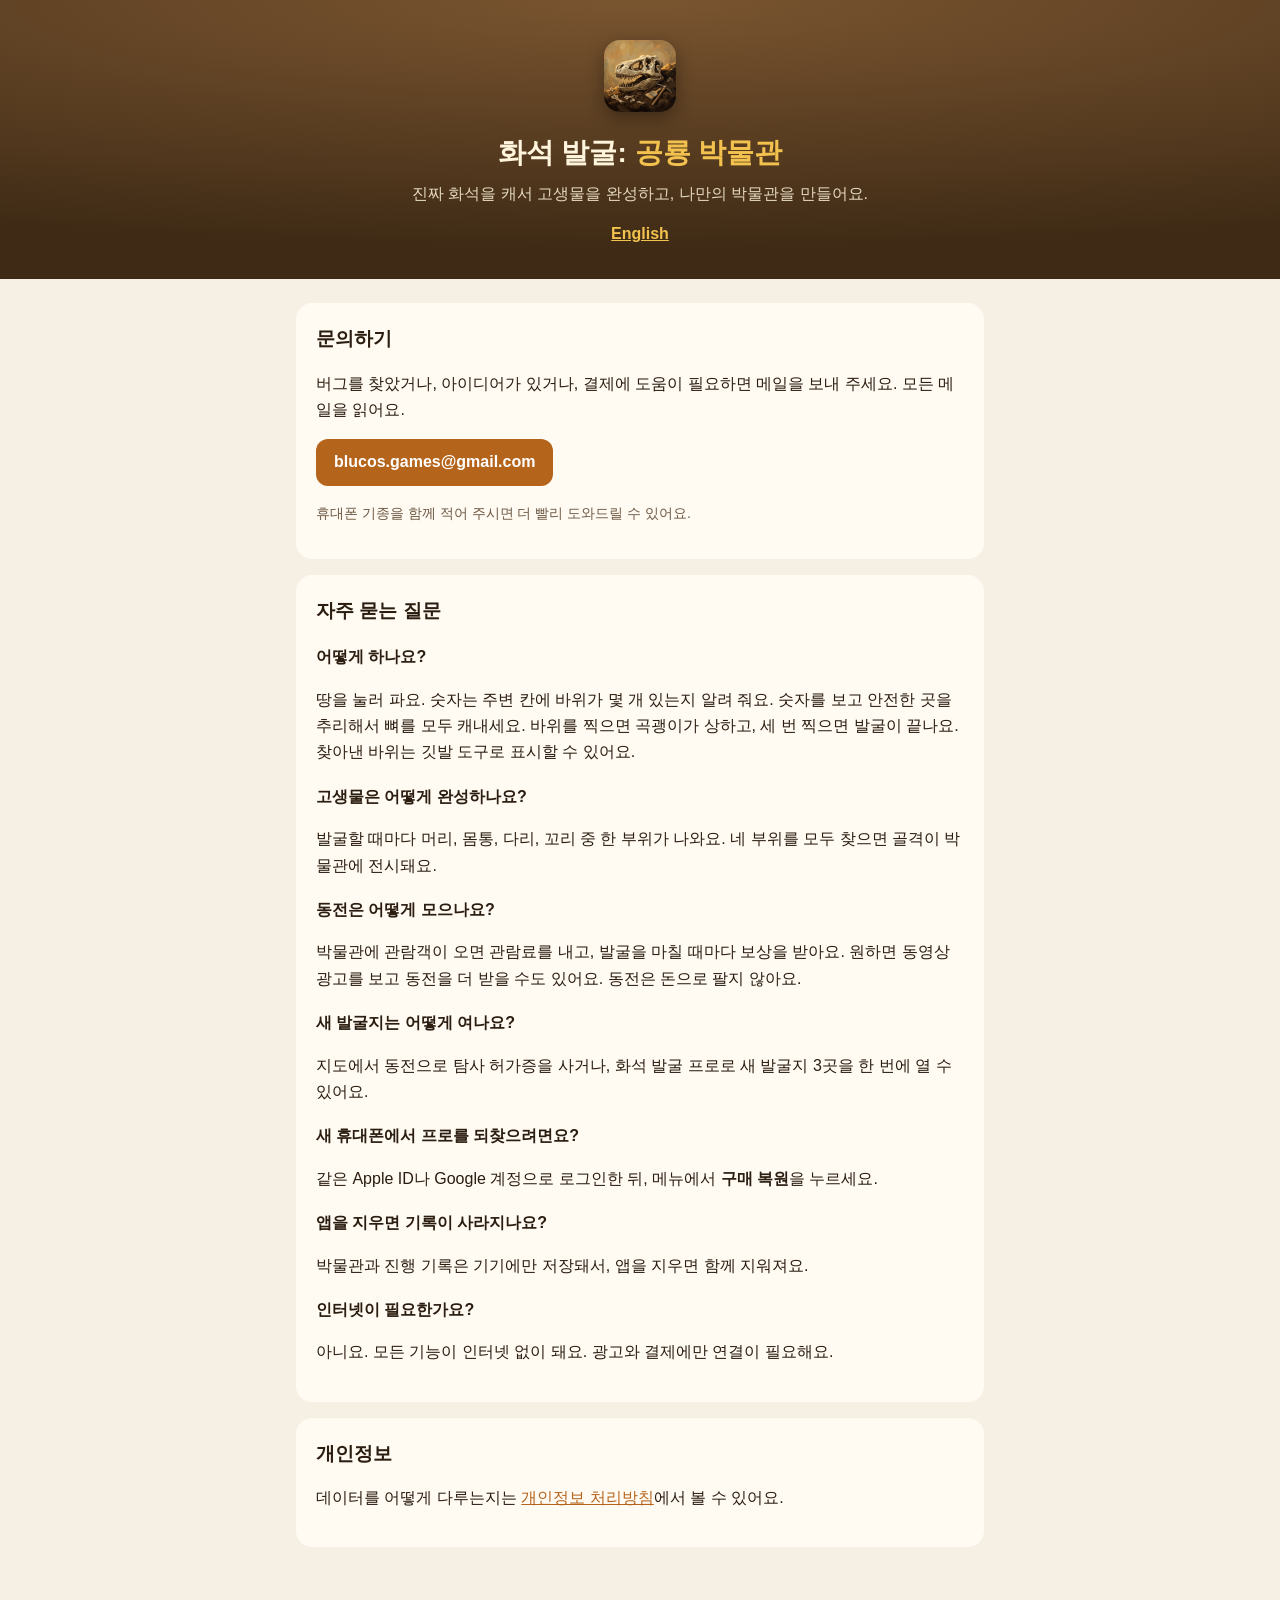
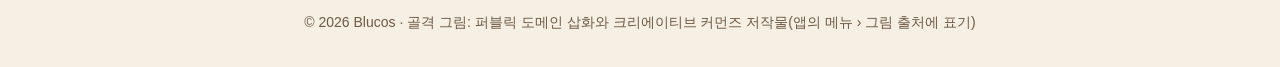
==== ko.html @ 2cfd2fdf "Update support and privacy pages" ====
<!doctype html>
<html lang="ko">
<head>
  <meta charset="utf-8">
  <meta name="viewport" content="width=device-width, initial-scale=1">
  <title>화석 발굴 — 도움말</title>
  <meta name="description" content="화석 발굴: 공룡 박물관 도움말과 문의">
  <link rel="stylesheet" href="style.css">
</head>
<body>
  <header>
    <img src="icon.png" alt="">
    <h1>화석 발굴: <span>공룡 박물관</span></h1>
    <p>진짜 화석을 캐서 고생물을 완성하고, 나만의 박물관을 만들어요.</p>
    <nav class="lang"><a href="index.html">English</a></nav>
  </header>
  <main>
    <section>
      <h2>문의하기</h2>
      <p>버그를 찾았거나, 아이디어가 있거나, 결제에 도움이 필요하면 메일을 보내 주세요. 모든 메일을 읽어요.</p>
      <p><a class="btn" href="mailto:blucos.games@gmail.com?subject=%ED%99%94%EC%84%9D%20%EB%B0%9C%EA%B5%B4%20%EB%AC%B8%EC%9D%98">blucos.games@gmail.com</a></p>
      <p class="muted">휴대폰 기종을 함께 적어 주시면 더 빨리 도와드릴 수 있어요.</p>
    </section>

    <section>
      <h2>자주 묻는 질문</h2>
      <h3>어떻게 하나요?</h3>
      <p>땅을 눌러 파요. 숫자는 주변 칸에 바위가 몇 개 있는지 알려 줘요. 숫자를 보고 안전한 곳을 추리해서 뼈를 모두 캐내세요. 바위를 찍으면 곡괭이가 상하고, 세 번 찍으면 발굴이 끝나요. 찾아낸 바위는 깃발 도구로 표시할 수 있어요.</p>
      <h3>고생물은 어떻게 완성하나요?</h3>
      <p>발굴할 때마다 머리, 몸통, 다리, 꼬리 중 한 부위가 나와요. 네 부위를 모두 찾으면 골격이 박물관에 전시돼요.</p>
      <h3>동전은 어떻게 모으나요?</h3>
      <p>박물관에 관람객이 오면 관람료를 내고, 발굴을 마칠 때마다 보상을 받아요. 원하면 동영상 광고를 보고 동전을 더 받을 수도 있어요. 동전은 돈으로 팔지 않아요.</p>
      <h3>새 발굴지는 어떻게 여나요?</h3>
      <p>지도에서 동전으로 탐사 허가증을 사거나, 화석 발굴 프로로 새 발굴지 3곳을 한 번에 열 수 있어요.</p>
      <h3>새 휴대폰에서 프로를 되찾으려면요?</h3>
      <p>같은 Apple ID나 Google 계정으로 로그인한 뒤, 메뉴에서 <b>구매 복원</b>을 누르세요.</p>
      <h3>앱을 지우면 기록이 사라지나요?</h3>
      <p>박물관과 진행 기록은 기기에만 저장돼서, 앱을 지우면 함께 지워져요.</p>
      <h3>인터넷이 필요한가요?</h3>
      <p>아니요. 모든 기능이 인터넷 없이 돼요. 광고와 결제에만 연결이 필요해요.</p>
    </section>

    <section>
      <h2>개인정보</h2>
      <p>데이터를 어떻게 다루는지는 <a href="privacy-ko.html">개인정보 처리방침</a>에서 볼 수 있어요.</p>
    </section>
  </main>
  <footer>© 2026 Blucos · 골격 그림: 퍼블릭 도메인 삽화와 크리에이티브 커먼즈 저작물(앱의 메뉴 › 그림 출처에 표기)</footer>
</body>
</html>
---- style.css ----
:root {
  --ink: #2b1d10;
  --muted: #6e5a45;
  --bg: #f6efe3;
  --card: #fffaf2;
  --accent: #b5641c;
  --top: #3e2a15;
}
@media (prefers-color-scheme: dark) {
  :root {
    --ink: #f3e8d6;
    --muted: #b9a68c;
    --bg: #1c140b;
    --card: #2a1f13;
    --accent: #f2c14e;
  }
}
* { box-sizing: border-box; }
body {
  margin: 0;
  font: 16px/1.65 -apple-system, BlinkMacSystemFont, "Apple SD Gothic Neo", "Segoe UI", sans-serif;
  color: var(--ink);
  background: var(--bg);
}
header {
  padding: 40px 16px 32px;
  color: #fff4dc;
  background: radial-gradient(120% 90% at 50% 0%, #7a5530, var(--top));
  text-align: center;
}
header img { width: 72px; height: 72px; border-radius: 16px; box-shadow: 0 6px 18px rgba(0,0,0,.35); }
header h1 { margin: 10px 0 4px; font-size: 28px; }
header h1 span { color: #f2c14e; }
header p { margin: 0; color: rgba(255, 244, 220, 0.85); }
nav.lang { margin-top: 14px; }
nav.lang a { color: #f2c14e; font-weight: 600; }
main { max-width: 720px; margin: 0 auto; padding: 24px 16px 48px; }
section { margin-bottom: 16px; padding: 20px; border-radius: 16px; background: var(--card); }
h2 { margin: 0 0 8px; font-size: 19px; }
h3 { margin: 18px 0 4px; font-size: 16px; }
p, li { color: var(--ink); }
.muted { color: var(--muted); font-size: 14px; }
a { color: var(--accent); }
.btn {
  display: inline-block;
  padding: 10px 18px;
  border-radius: 12px;
  color: #fff;
  background: #b5641c;
  font-weight: 700;
  text-decoration: none;
}
footer { text-align: center; color: var(--muted); font-size: 14px; padding: 0 16px 32px; }
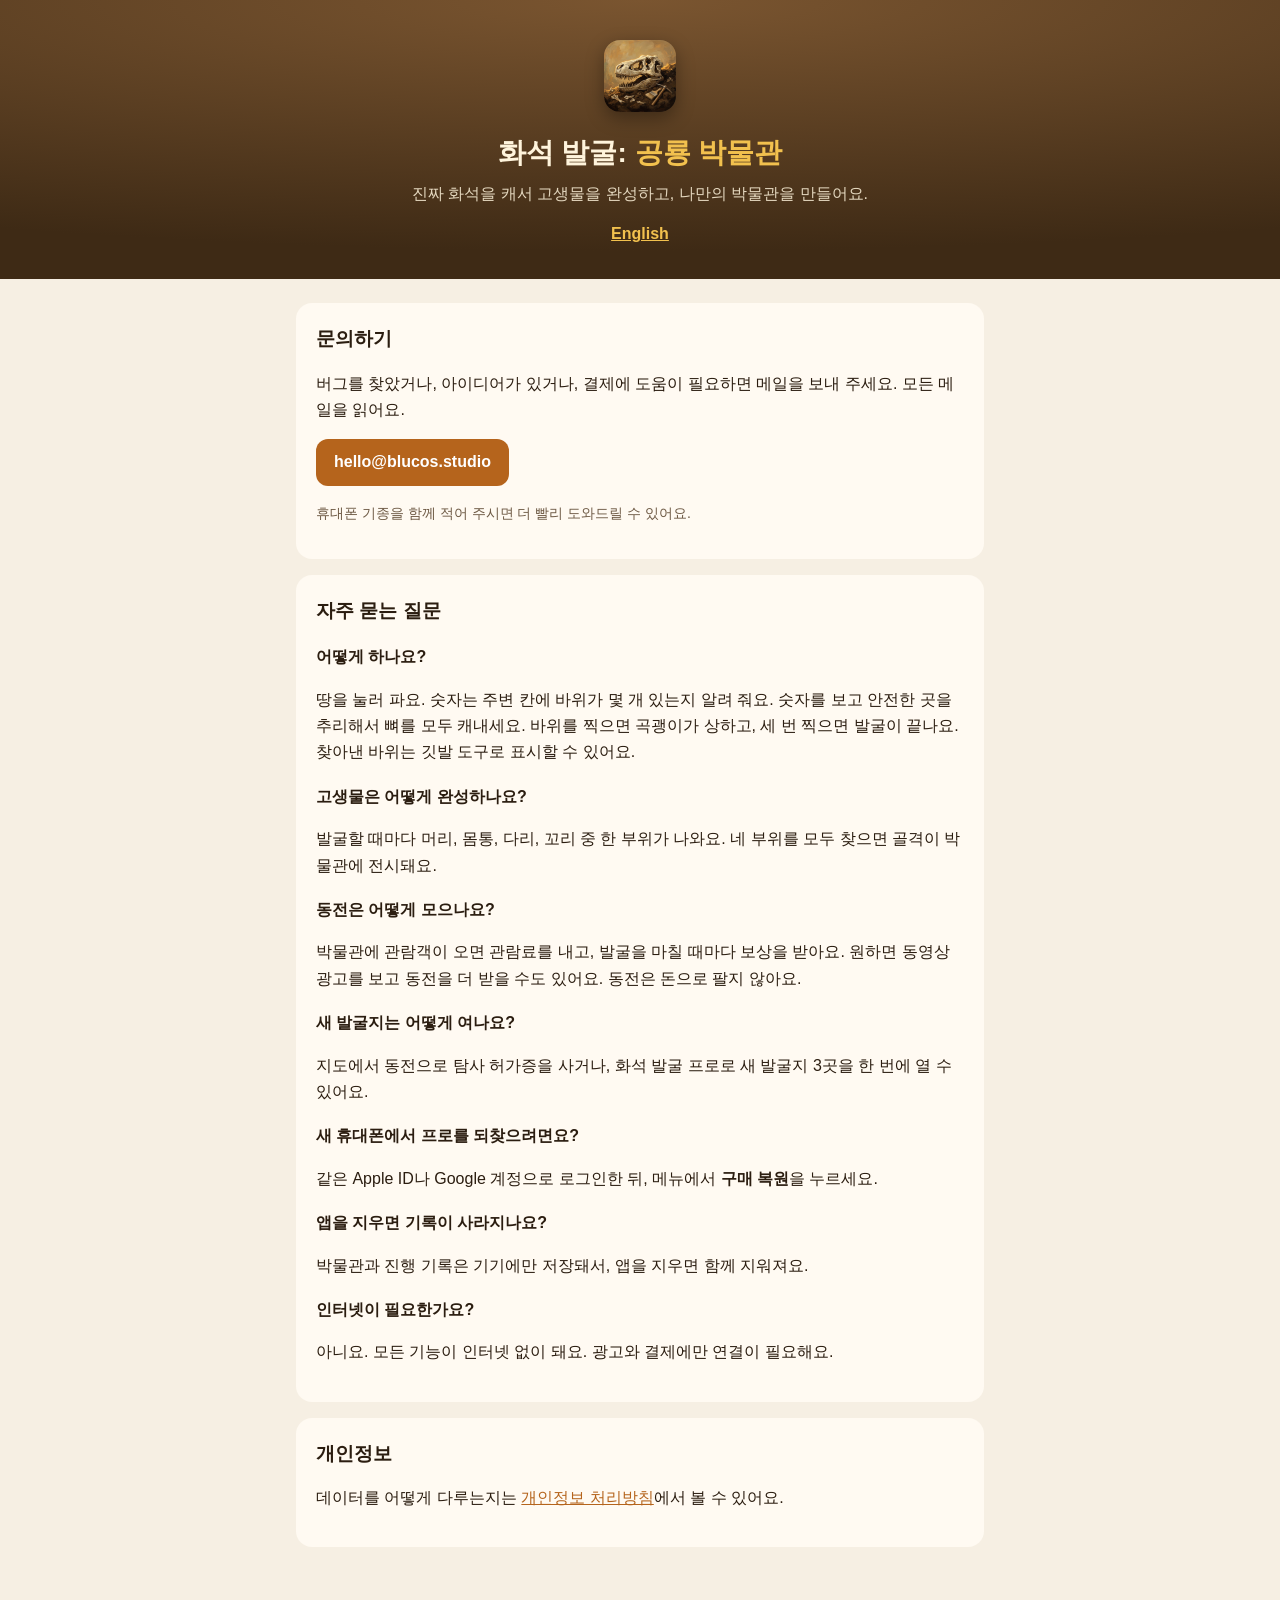
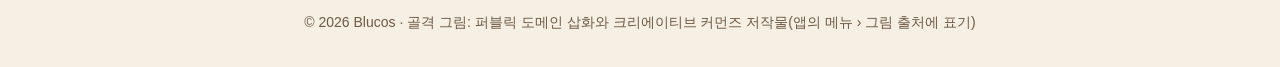
==== commit 201a1ac6: "Update support and privacy pages" ====
--- a/ko.html
+++ b/ko.html
@@ -18,7 +18,7 @@
     <section>
       <h2>문의하기</h2>
       <p>버그를 찾았거나, 아이디어가 있거나, 결제에 도움이 필요하면 메일을 보내 주세요. 모든 메일을 읽어요.</p>
-      <p><a class="btn" href="mailto:blucos.games@gmail.com?subject=%ED%99%94%EC%84%9D%20%EB%B0%9C%EA%B5%B4%20%EB%AC%B8%EC%9D%98">blucos.games@gmail.com</a></p>
+      <p><a class="btn" href="mailto:hello@blucos.studio?subject=%ED%99%94%EC%84%9D%20%EB%B0%9C%EA%B5%B4%20%EB%AC%B8%EC%9D%98">hello@blucos.studio</a></p>
       <p class="muted">휴대폰 기종을 함께 적어 주시면 더 빨리 도와드릴 수 있어요.</p>
     </section>
 
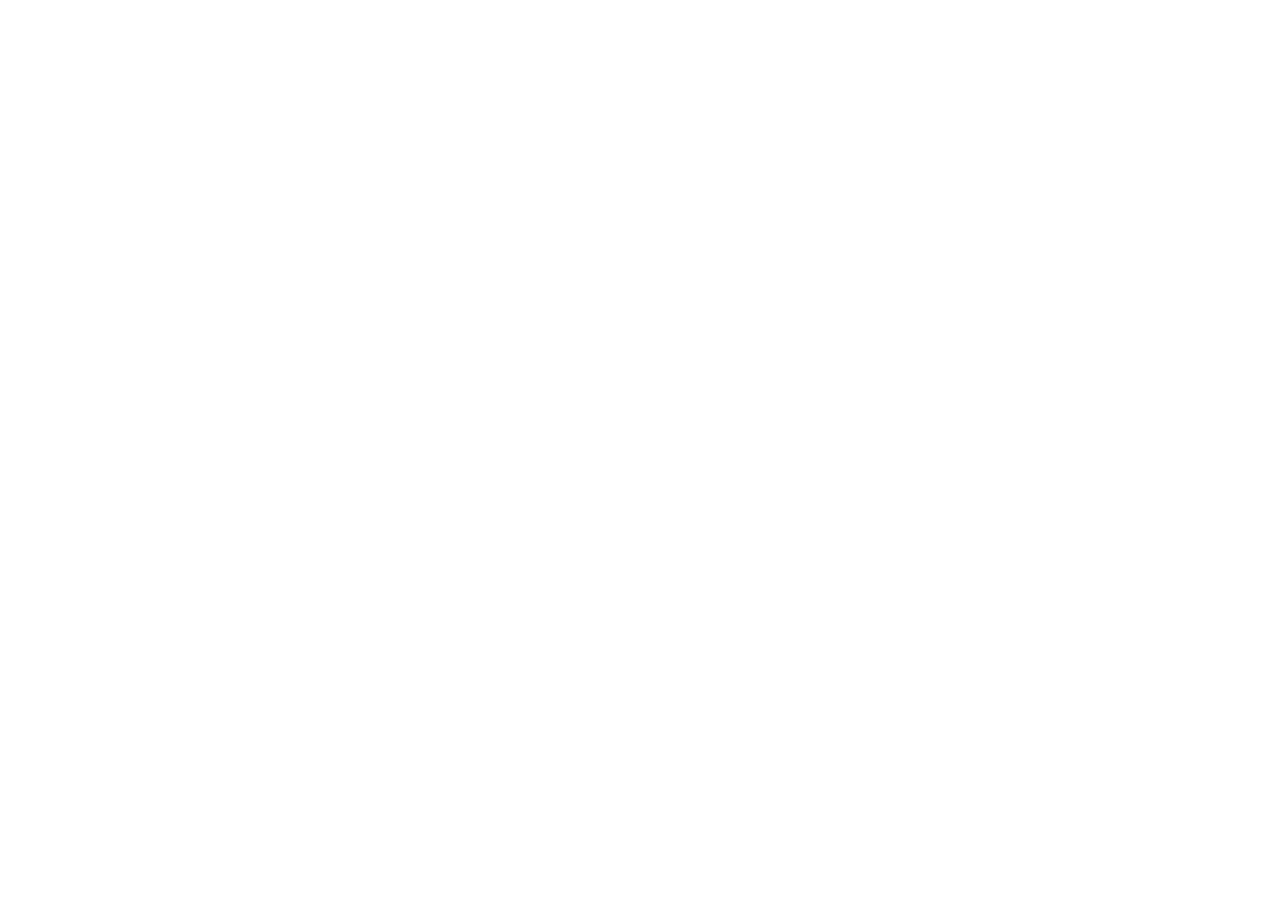
==== commit 315bb896: "Pages moved to blucos.studio/games/fossildig/: each page here now redirects to the same file there (" ====
--- a/ko.html
+++ b/ko.html
@@ -3,48 +3,13 @@
 <head>
   <meta charset="utf-8">
   <meta name="viewport" content="width=device-width, initial-scale=1">
-  <title>화석 발굴 — 도움말</title>
-  <meta name="description" content="화석 발굴: 공룡 박물관 도움말과 문의">
-  <link rel="stylesheet" href="style.css">
+  <title>Blucos Games</title>
+  <link rel="canonical" href="https://blucos.studio/games/fossildig/ko.html">
+  <meta name="robots" content="noindex">
+  <meta http-equiv="refresh" content="0; url=https://blucos.studio/games/fossildig/ko.html">
+  <script>location.replace('https://blucos.studio/games/fossildig/ko.html' + location.hash);</script>
 </head>
 <body>
-  <header>
-    <img src="icon.png" alt="">
-    <h1>화석 발굴: <span>공룡 박물관</span></h1>
-    <p>진짜 화석을 캐서 고생물을 완성하고, 나만의 박물관을 만들어요.</p>
-    <nav class="lang"><a href="index.html">English</a></nav>
-  </header>
-  <main>
-    <section>
-      <h2>문의하기</h2>
-      <p>버그를 찾았거나, 아이디어가 있거나, 결제에 도움이 필요하면 메일을 보내 주세요. 모든 메일을 읽어요.</p>
-      <p><a class="btn" href="mailto:hello@blucos.studio?subject=%ED%99%94%EC%84%9D%20%EB%B0%9C%EA%B5%B4%20%EB%AC%B8%EC%9D%98">hello@blucos.studio</a></p>
-      <p class="muted">휴대폰 기종을 함께 적어 주시면 더 빨리 도와드릴 수 있어요.</p>
-    </section>
-
-    <section>
-      <h2>자주 묻는 질문</h2>
-      <h3>어떻게 하나요?</h3>
-      <p>땅을 눌러 파요. 숫자는 주변 칸에 바위가 몇 개 있는지 알려 줘요. 숫자를 보고 안전한 곳을 추리해서 뼈를 모두 캐내세요. 바위를 찍으면 곡괭이가 상하고, 세 번 찍으면 발굴이 끝나요. 찾아낸 바위는 깃발 도구로 표시할 수 있어요.</p>
-      <h3>고생물은 어떻게 완성하나요?</h3>
-      <p>발굴할 때마다 머리, 몸통, 다리, 꼬리 중 한 부위가 나와요. 네 부위를 모두 찾으면 골격이 박물관에 전시돼요.</p>
-      <h3>동전은 어떻게 모으나요?</h3>
-      <p>박물관에 관람객이 오면 관람료를 내고, 발굴을 마칠 때마다 보상을 받아요. 원하면 동영상 광고를 보고 동전을 더 받을 수도 있어요. 동전은 돈으로 팔지 않아요.</p>
-      <h3>새 발굴지는 어떻게 여나요?</h3>
-      <p>지도에서 동전으로 탐사 허가증을 사거나, 화석 발굴 프로로 새 발굴지 3곳을 한 번에 열 수 있어요.</p>
-      <h3>새 휴대폰에서 프로를 되찾으려면요?</h3>
-      <p>같은 Apple ID나 Google 계정으로 로그인한 뒤, 메뉴에서 <b>구매 복원</b>을 누르세요.</p>
-      <h3>앱을 지우면 기록이 사라지나요?</h3>
-      <p>박물관과 진행 기록은 기기에만 저장돼서, 앱을 지우면 함께 지워져요.</p>
-      <h3>인터넷이 필요한가요?</h3>
-      <p>아니요. 모든 기능이 인터넷 없이 돼요. 광고와 결제에만 연결이 필요해요.</p>
-    </section>
-
-    <section>
-      <h2>개인정보</h2>
-      <p>데이터를 어떻게 다루는지는 <a href="privacy-ko.html">개인정보 처리방침</a>에서 볼 수 있어요.</p>
-    </section>
-  </main>
-  <footer>© 2026 Blucos · 골격 그림: 퍼블릭 도메인 삽화와 크리에이티브 커먼즈 저작물(앱의 메뉴 › 그림 출처에 표기)</footer>
+  <p>This page has moved to <a href="https://blucos.studio/games/fossildig/ko.html">https://blucos.studio/games/fossildig/ko.html</a></p>
 </body>
 </html>
